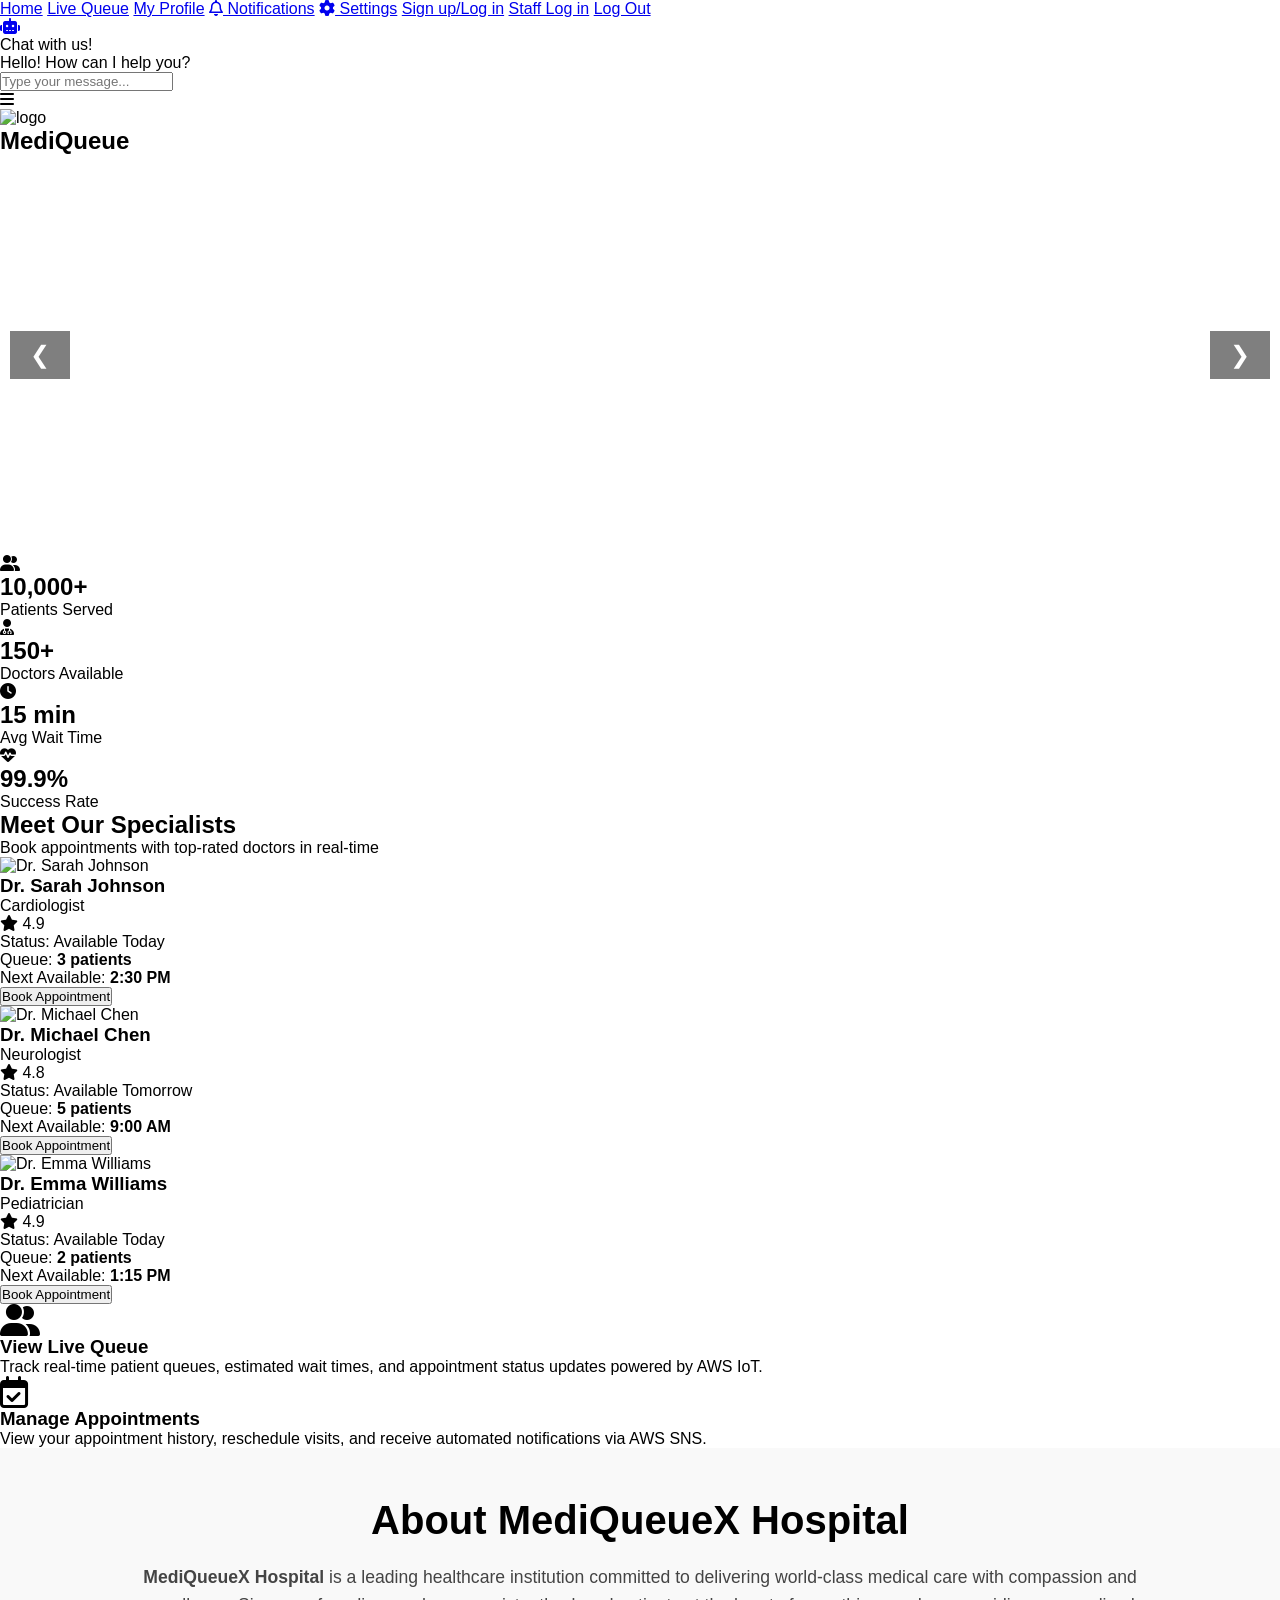
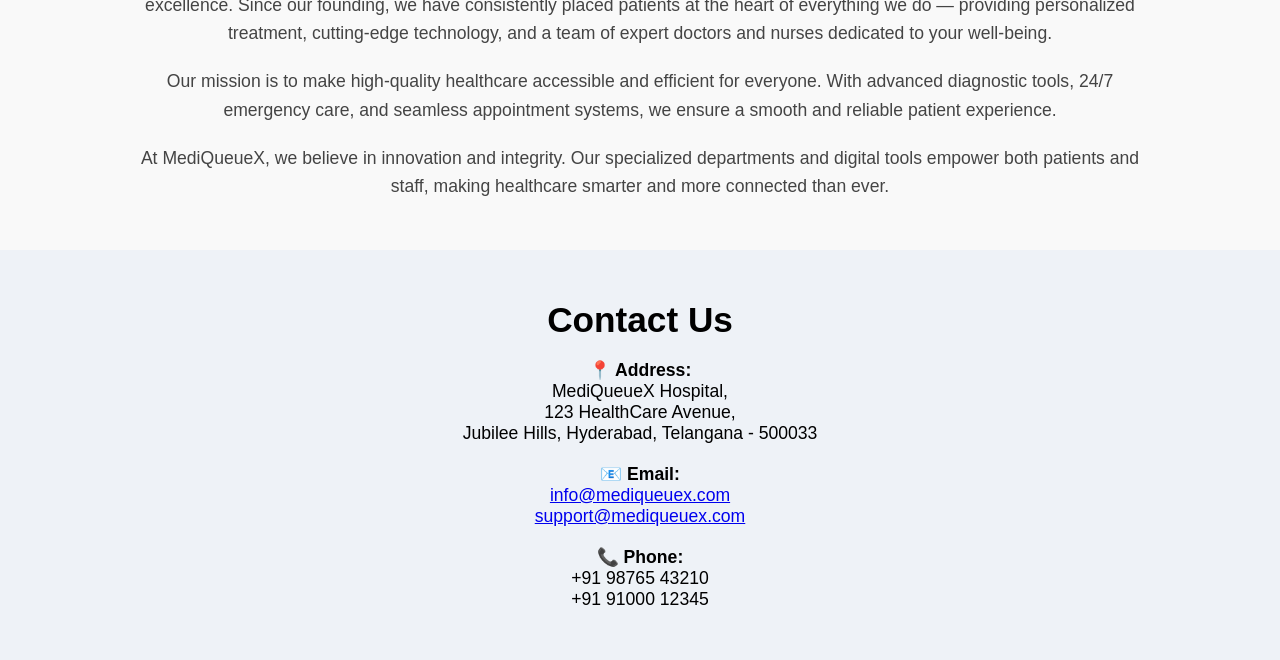
==== index.html @ 4180b266 "Optimize session handling in app.py" ====
<!DOCTYPE html>
<html lang="en">
<head>
  <meta charset="UTF-8" />
  <meta name="viewport" content="width=device-width, initial-scale=1.0"/>
  <title>MediQueue 3D</title>
  <link rel="stylesheet" href="styles.css" />
  <link rel="stylesheet" href="https://cdnjs.cloudflare.com/ajax/libs/font-awesome/6.4.0/css/all.min.css"/>
</head>
<body>
<!DOCTYPE html>
<html lang="en">
<head>
  <meta charset="UTF-8" />
  <meta name="viewport" content="width=device-width, initial-scale=1.0"/>
  <title>MediQueue 3D</title>
  <link rel="stylesheet" href="style.css" />
  <link rel="stylesheet" href="https://cdnjs.cloudflare.com/ajax/libs/font-awesome/6.4.0/css/all.min.css"/>
</head>
<body>

  <!-- Sidebar -->
  <div id="sidebar" class="sidebar hidden">
    <a href="#">Home</a>
    <a href="livequeue.html">Live Queue</a>
    <a href="profile.html">My Profile</a>
    <a href="notification.html"><i class="fa-regular fa-bell"></i> Notifications</a>
    <a href="settings.html"><i class="fa-solid fa-gear"></i> Settings</a>
    <a href="signup.html" class="login-button">Sign up/Log in</a>
    <a href="doctorlogin.html" class="login-button">Staff Log in</a>
    <a href="logout.html" class="login-button">Log Out</a>
    
    

  </div>
  <style>
    * {
      box-sizing: border-box;
      margin: 0;
      padding: 0;
    }

    body {
      font-family: Arial, sans-serif;
    }

    .slider-container {
      width: 100%;
      overflow: hidden;
      position: relative;
    }

    .slider-track {
      display: flex;
      transition: transform 0.5s ease-in-out;
      width: 100%;
    }

    .slide {
      min-width: 100%;
      height: 400px;
      background-size: cover;
      background-position: center;
    }

    /* Navigation buttons */
    .nav-btn {
      position: absolute;
      top: 50%;
      transform: translateY(-50%);
      background-color: rgba(0, 0, 0, 0.5);
      color: white;
      border: none;
      padding: 10px 20px;
      cursor: pointer;
      z-index: 1000;
      font-size: 24px;
    }

    .prev {
      left: 10px;
    }

    .next {
      right: 10px;
    }
  </style>
</head>
<body>


 <!-- Chatbot Button -->
<a id="chatbot-button" href="bot.html">
  <i class="fas fa-robot"></i>
</a>

</div>


<!-- Chatbot Window -->
<div id="chatbot-window">
  <div class="chat-header">Chat with us!</div>
  <div class="chat-body">
    <p>Hello! How can I help you?</p>
  </div>
  <input type="text" placeholder="Type your message..." />
</div>
 
   <!-- Header -->
  <header class="navbar">
    <i class="fa-solid fa-bars menu-toggle" onclick="toggleSidebar()"></i>
    <div class="logo">
      <img src="https://img.icons8.com/color/48/000000/heart-with-pulse.png" alt="logo" width="32">
      <h2>MediQueue </h2>
    </div>
  </header>
  <div class="slider-container">
  <div class="slider-track" id="sliderTrack">
    <div class="slide" style="background-image: url('https://plus.unsplash.com/premium_photo-1681843126728-04eab730febe?fm=jpg&q=60&w=3000&ixlib=rb-4.1.0&ixid=M3wxMjA3fDB8MHxzZWFyY2h8MXx8bWVkaWNhbCUyMHRlYW18ZW58MHx8MHx8fDA%3D');"></div>
    <div class="slide" style="background-image: url('https://media.istockphoto.com/id/584204016/photo/medical-team-joining-jigsaw-pieces-in-huddle.jpg?s=612x612&w=0&k=20&c=rPd_3dgQ17F6nvbgloo3fZNc6xIdoylJ2oVmvGXQwhQ=');"></div>
    <div class="slide" style="background-image: url('https://plus.unsplash.com/premium_photo-1682130157004-057c137d96d5?fm=jpg&q=60&w=3000&ixlib=rb-4.1.0&ixid=M3wxMjA3fDB8MHxzZWFyY2h8MXx8aG9zcGl0YWx8ZW58MHx8MHx8fDA%3D');"></div>
    <div class="slide" style="background-image: url('https://t4.ftcdn.net/jpg/01/24/92/83/360_F_124928348_gmLHtItkKNtTTHiNVN2Fz2WjinAZF1jl.jpg');"></div>
    <div class="slide" style="background-image: url('https://www.shutterstock.com/shutterstock/videos/1109713317/thumb/1.jpg?ip=x480');"></div>
  </div>
  <button class="nav-btn prev" onclick="moveSlide(-1)">❮</button>
  <button class="nav-btn next" onclick="moveSlide(1)">❯</button>
</div>

<script>
  const sliderTrack = document.getElementById('sliderTrack');
  const slides = document.querySelectorAll('.slide');
  let currentIndex = 0;

  function moveSlide(direction) {
    currentIndex += direction;

    if (currentIndex < 0) {
      currentIndex = slides.length - 1;
    } else if (currentIndex >= slides.length) {
      currentIndex = 0;
    }

    sliderTrack.style.transform = `translateX(-${currentIndex * 100}%)`;
  }

  // Optional: Auto-slide every 5 seconds
  setInterval(() => moveSlide(1), 5000);
</script>


  <!-- Hero Section -->
  <section class="hero">
  
    


    <div class="stats-cards">
      <div class="card blue">
        <i class="fa-solid fa-user-group"></i>
        <h2>10,000+</h2>
        <p>Patients Served</p>
      </div>
      <div class="card green">
        <i class="fa-solid fa-user-doctor"></i>
        <h2>150+</h2>
        <p>Doctors Available</p>
      </div>
      <div class="card yellow">
        <i class="fa-solid fa-clock"></i>
        <h2>15 min</h2>
        <p>Avg Wait Time</p>
      </div>
      <div class="card purple">
        <i class="fa-solid fa-heart-pulse"></i>
        <h2>99.9%</h2>
        <p>Success Rate</p>
      </div>
    </div>
  </section>

  <!-- Section Heading -->
  <section class="doctor-section">
    <h1>Meet Our Specialists</h1>
    <p>Book appointments with top-rated doctors in real-time</p>

    <div class="doctor-grid">

      <!-- Doctor 1 -->
      <div class="doctor-card">
        <img src="https://randomuser.me/api/portraits/women/44.jpg" alt="Dr. Sarah Johnson">
        <h3>Dr. Sarah Johnson</h3>
        <p class="speciality">Cardiologist</p>
        <p class="rating"><i class="fa-solid fa-star"></i> 4.9</p>
        <ul class="details">
          <li>Status: <span class="badge green">Available Today</span></li>
          <li>Queue: <strong>3 patients</strong></li>
          <li>Next Available: <strong>2:30 PM</strong></li>
        </ul>
        <button class="book-btn" onclick="bookNow('Dr. Sarah Johnson')">Book Appointment</button>
      </div>

      <!-- Doctor 2 -->
      <div class="doctor-card">
        <img src="https://randomuser.me/api/portraits/men/65.jpg" alt="Dr. Michael Chen">
        <h3>Dr. Michael Chen</h3>
        <p class="speciality">Neurologist</p>
        <p class="rating"><i class="fa-solid fa-star"></i> 4.8</p>
        <ul class="details">
          <li>Status: <span class="badge yellow">Available Tomorrow</span></li>
          <li>Queue: <strong>5 patients</strong></li>
          <li>Next Available: <strong>9:00 AM</strong></li>
        </ul>
        <button class="book-btn" onclick="bookNow('Dr. Sarah Johnson')">Book Appointment</button>

      </div>

      <!-- Doctor 3 -->
      <div class="doctor-card">
        <img src="https://randomuser.me/api/portraits/men/75.jpg" alt="Dr. Emma Williams">
        <h3>Dr. Emma Williams</h3>
        <p class="speciality">Pediatrician</p>
        <p class="rating"><i class="fa-solid fa-star"></i> 4.9</p>
        <ul class="details">
          <li>Status: <span class="badge green">Available Today</span></li>
          <li>Queue: <strong>2 patients</strong></li>
          <li>Next Available: <strong>1:15 PM</strong></li>
        </ul>
        <button class="book-btn" onclick="bookNow('Dr. Sarah Johnson')">Book Appointment</button>

      </div>

    </div>
  </section>


  <!-- Features Section -->
  <section class="features-section">
    <div class="feature-card blue">
      <i class="fa-solid fa-user-group fa-2x"></i>
      <h3>View Live Queue</h3>
      <p>Track real-time patient queues, estimated wait times, and appointment status updates powered by AWS IoT.</p>
    </div>

    <div class="feature-card pink">
      <i class="fa-regular fa-calendar-check fa-2x"></i>
      <h3>Manage Appointments</h3>
      <p>View your appointment history, reschedule visits, and receive automated notifications via AWS SNS.</p>
    </div>
  </section>
  <script>
  function bookNow(doctorName) {
    window.location.href = `book-appointment.html?doctor=${encodeURIComponent(doctorName)}`;
  }
</script>

<section id="about" class="about-section" style="padding: 50px; background-color: #f9f9f9;">
  <div style="max-width: 1000px; margin: 0 auto; text-align: center;">
    <h2 style="font-size: 2.5rem; margin-bottom: 20px;">About MediQueueX Hospital</h2>
    <p style="font-size: 1.1rem; line-height: 1.6; color: #444;">
      <strong>MediQueueX Hospital</strong> is a leading healthcare institution committed to delivering world-class medical care with compassion and excellence. Since our founding, we have consistently placed patients at the heart of everything we do — providing personalized treatment, cutting-edge technology, and a team of expert doctors and nurses dedicated to your well-being.
    </p>

    <p style="font-size: 1.1rem; line-height: 1.6; color: #444; margin-top: 20px;">
      Our mission is to make high-quality healthcare accessible and efficient for everyone. With advanced diagnostic tools, 24/7 emergency care, and seamless appointment systems, we ensure a smooth and reliable patient experience.
    </p>

    <p style="font-size: 1.1rem; line-height: 1.6; color: #444; margin-top: 20px;">
      At MediQueueX, we believe in innovation and integrity. Our specialized departments and digital tools empower both patients and staff, making healthcare smarter and more connected than ever.
    </p>
  </div>
</section>
<section id="contact" style="padding: 50px; background-color: #eef2f7;">
  <div style="max-width: 900px; margin: 0 auto; text-align: center;">
    <h2 style="font-size: 2.2rem; margin-bottom: 20px;">Contact Us</h2>

    <div style="display: flex; flex-direction: column; gap: 20px; align-items: center;">
      <div style="font-size: 1.1rem;">
        <strong>📍 Address:</strong><br />
        MediQueueX Hospital,<br />
        123 HealthCare Avenue,<br />
        Jubilee Hills, Hyderabad, Telangana - 500033
      </div>

      <div style="font-size: 1.1rem;">
        <strong>📧 Email:</strong><br />
        <a href="mailto:info@mediqueuex.com">info@mediqueuex.com</a><br />
        <a href="mailto:support@mediqueuex.com">support@mediqueuex.com</a>
      </div>

      <div style="font-size: 1.1rem;">
        <strong>📞 Phone:</strong><br />
        +91 98765 43210<br />
        +91 91000 12345
      </div>
    </div>
  </div>
</section>


<script src="script.js"></script>

</body>
</html>
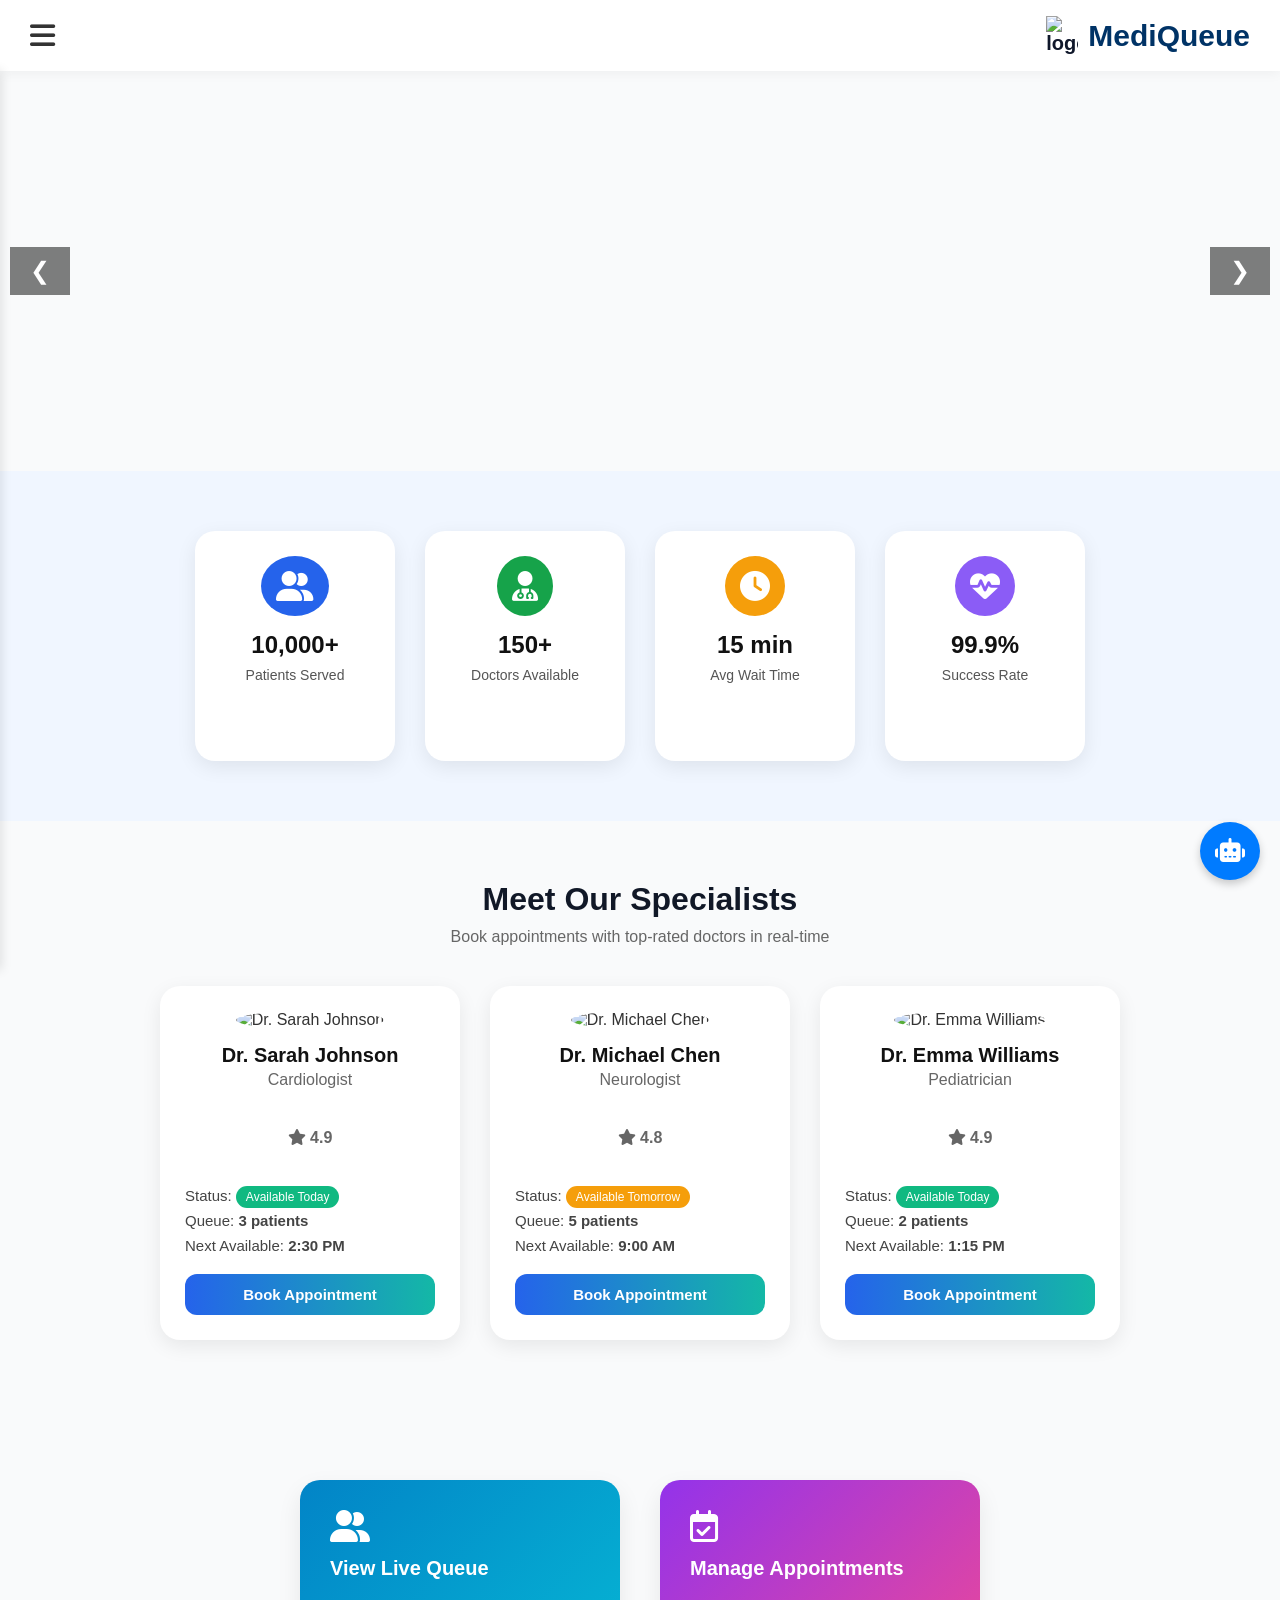
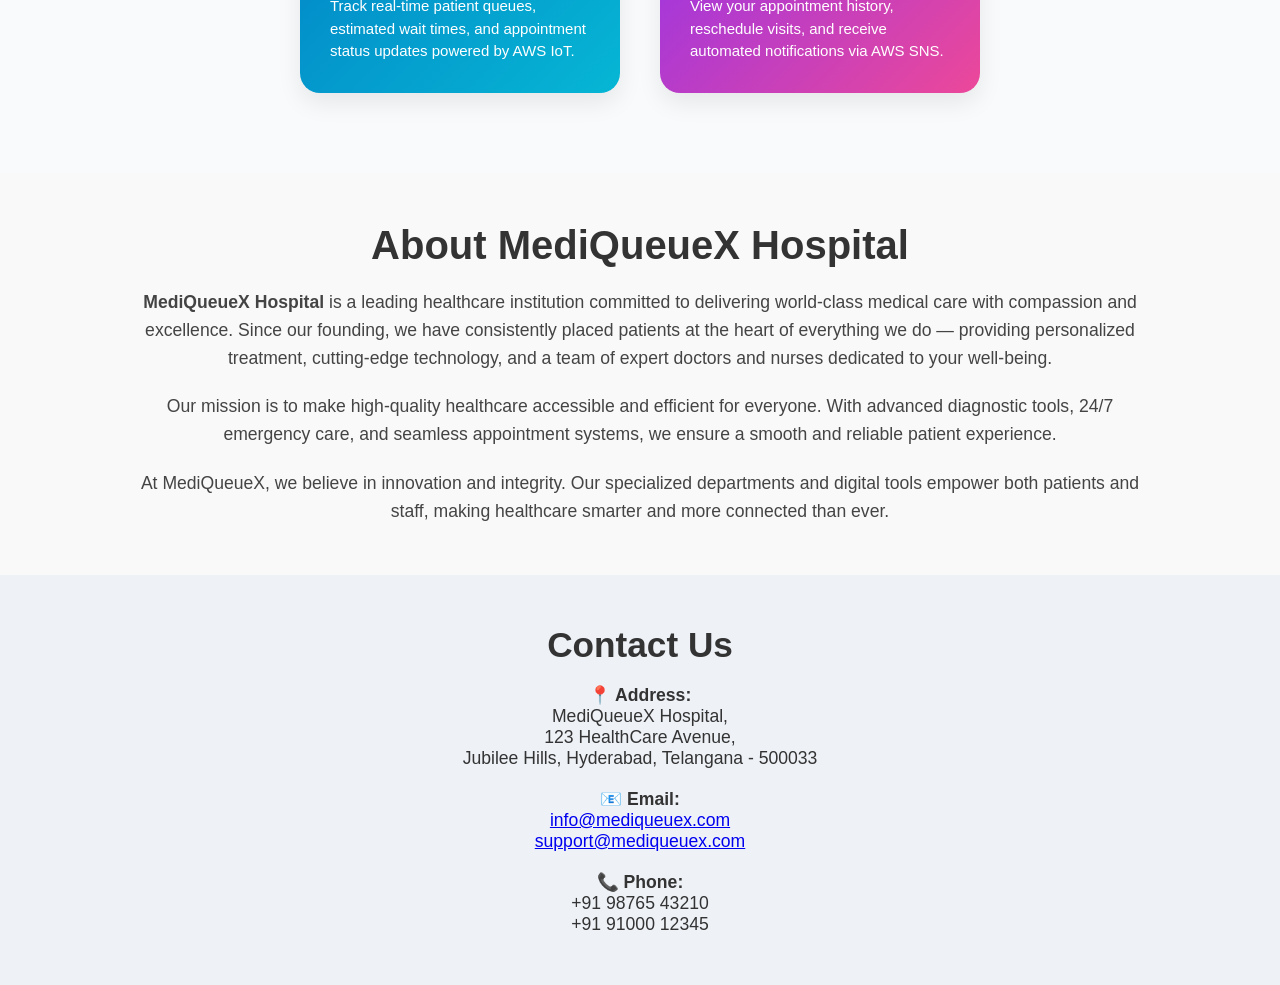
==== commit 0ec33733: "Tweak component in app.py #67" ====
--- a/index.html
+++ b/index.html
@@ -303,3 +303,4 @@
 </html>
 
 
+
--- a/styles.css
+++ b/styles.css
@@ -0,0 +1,421 @@
+* {
+  margin: 0;
+  padding: 0;
+  box-sizing: border-box;
+  
+}
+body {
+  font-family: 'Segoe UI', sans-serif;
+  background: #f4f8ff;
+  color: #111;
+}
+
+.navbar {
+  display: flex;
+  justify-content: space-between;
+  align-items: center;
+  padding: 18px 40px;
+  background-color: white;
+  box-shadow: 0 2px 10px rgba(0,0,0,0.05);
+}
+
+.logo {
+  display: flex;
+  align-items: center;
+  gap: 10px;
+}
+.logo h2 {
+  color: #003366;
+}
+
+.nav {
+  display: flex;
+  align-items: center;
+  gap: 30px;
+}
+.nav a {
+  text-decoration: none;
+  color: #333;
+  font-weight: 500;
+}
+.nav i {
+  font-size: 18px;
+  color: #444;
+  cursor: pointer;
+}
+
+.hero {
+  text-align: center;
+  padding: 60px 30px;
+  background: #f0f6ff;
+}
+
+.hero h1 {
+  font-size: 36px;
+  color: #111827;
+  margin-bottom: 15px;
+}
+
+.hero p {
+  font-size: 16px;
+  color: #555;
+  margin-bottom: 50px;
+  line-height: 1.6;
+}
+
+.stats-cards {
+  display: flex;
+  justify-content: center;
+  gap: 30px;
+  flex-wrap: wrap;
+  padding: 0 20px;
+}
+
+.card {
+  background: white;
+  border-radius: 20px;
+  padding: 25px;
+  width: 200px;
+  box-shadow: 0 6px 20px rgba(0, 0, 0, 0.08);
+  transition: transform 0.3s ease;
+  text-align: center;
+}
+.card:hover {
+  transform: translateY(-5px);
+}
+.card i {
+  font-size: 30px;
+  color: white;
+  padding: 15px;
+  border-radius: 50%;
+  margin-bottom: 15px;
+  display: inline-block;
+}
+.card h2 {
+  font-size: 24px;
+  color: #111;
+  margin-bottom: 5px;
+}
+.card p {
+  font-size: 14px;
+  color: #555;
+}
+
+/* Color Themes */
+.card.blue i {
+  background-color: #2563eb;
+}
+.card.green i {
+  background-color: #16a34a;
+}
+.card.yellow i {
+  background-color: #f59e0b;
+}
+.card.purple i {
+  background-color: #8b5cf6;
+}
+* {
+  margin: 0;
+  padding: 0;
+  box-sizing: border-box;
+}
+
+body {
+  font-family: 'Segoe UI', sans-serif;
+  background: #f4f8ff;
+  color: #333;
+}
+
+.doctor-section {
+  padding: 60px 30px;
+  text-align: center;
+}
+
+.doctor-section h1 {
+  font-size: 32px;
+  color: #111827;
+  margin-bottom: 10px;
+}
+
+.doctor-section p {
+  font-size: 16px;
+  color: #666;
+  margin-bottom: 40px;
+}
+
+.doctor-grid {
+  display: flex;
+  gap: 30px;
+  justify-content: center;
+  flex-wrap: wrap;
+}
+
+.doctor-card {
+  background: #fff;
+  border-radius: 20px;
+  padding: 25px;
+  width: 300px;
+  box-shadow: 0 6px 20px rgba(0, 0, 0, 0.08);
+  transition: transform 0.3s ease;
+  text-align: center;
+}
+
+.doctor-card:hover {
+  transform: translateY(-5px);
+}
+
+.doctor-card img {
+  width: 90px;
+  height: 90px;
+  border-radius: 50%;
+  object-fit: cover;
+  margin-bottom: 15px;
+}
+
+.doctor-card h3 {
+  font-size: 20px;
+  color: #111;
+  margin-bottom: 4px;
+}
+
+.speciality {
+  color: #2563eb;
+  margin-bottom: 5px;
+  font-weight: 500;
+}
+
+.rating {
+  color: #facc15;
+  font-weight: bold;
+  margin-bottom: 15px;
+}
+
+.details {
+  text-align: left;
+  list-style: none;
+  font-size: 15px;
+  color: #444;
+  margin-bottom: 20px;
+}
+
+.details li {
+  margin-bottom: 8px;
+}
+
+.badge {
+  padding: 4px 10px;
+  border-radius: 12px;
+  font-size: 12px;
+  font-weight: 500;
+  color: white;
+}
+
+.badge.green {
+  background-color: #10b981;
+}
+
+.badge.yellow {
+  background-color: #f59e0b;
+}
+
+.book-btn {
+  width: 100%;
+  background: linear-gradient(to right, #2563eb, #14b8a6);
+  color: white;
+  border: none;
+  padding: 12px 0;
+  border-radius: 12px;
+  font-size: 15px;
+  font-weight: 600;
+  cursor: pointer;
+  transition: background 0.3s;
+}
+
+.book-btn:hover {
+  background: linear-gradient(to right, #1e40af, #0d9488);
+}
+* {
+  margin: 0;
+  padding: 0;
+  box-sizing: border-box;
+}
+
+body {
+  font-family: 'Segoe UI', sans-serif;
+  background: #f9fafb;
+}
+
+/* Navbar */
+.navbar {
+  background: #ffffff;
+  display: flex;
+  justify-content: space-between;
+  align-items: center;
+  padding: 16px 30px;
+  box-shadow: 0 2px 12px rgba(0, 0, 0, 0.05);
+  position: sticky;
+  top: 0;
+  z-index: 100;
+}
+
+.logo {
+  font-size: 20px;
+  font-weight: bold;
+  color: #0f172a;
+}
+
+nav {
+  display: flex;
+  align-items: center;
+  gap: 25px;
+}
+
+nav a {
+  text-decoration: none;
+  color: #0f172a;
+  font-weight: 500;
+  font-size: 16px;
+}
+
+nav i {
+  font-size: 18px;
+  color: #334155;
+  cursor: pointer;
+}
+
+/* Feature Section */
+.features-section {
+  display: flex;
+  justify-content: center;
+  gap: 40px;
+  padding: 80px 20px;
+  flex-wrap: wrap;
+}
+
+.feature-card {
+  width: 320px;
+  border-radius: 20px;
+  color: #fff;
+  padding: 30px;
+  box-shadow: 0 10px 25px rgba(0, 0, 0, 0.08);
+  display: flex;
+  flex-direction: column;
+  gap: 15px;
+}
+
+.feature-card h3 {
+  font-size: 20px;
+  font-weight: 700;
+}
+
+.feature-card p {
+  font-size: 15px;
+  line-height: 1.5;
+}
+
+/* Card Gradient Colors */
+.feature-card.blue {
+  background: linear-gradient(135deg, #0284c7, #06b6d4);
+}
+
+.feature-card.pink {
+  background: linear-gradient(135deg, #9333ea, #ec4899);
+}
+/* Sidebar Toggle Icon */
+.menu-toggle {
+  font-size: 1.8rem;
+  cursor: pointer;
+  margin-right: 15px;
+  color: #333;
+}
+
+/* Sidebar Styling */
+.sidebar {
+  position: fixed;
+  top: 70px;
+  left: 0;
+  width: 220px;
+  height: 100%;
+  background: linear-gradient(to bottom right, #d0e8ff, #e6ccff); /* Light blue + lavender */
+  padding: 20px;
+  box-shadow: 2px 0 10px rgba(0, 0, 0, 0.1);
+  transform: translateX(-100%);
+  transition: transform 0.3s ease-in-out;
+  z-index: 1000;
+  display: flex;
+  flex-direction: column;
+  gap: 20px;
+}
+
+.sidebar a {
+  font-size: 18px;
+  text-decoration: none;
+  color: #333;
+  padding: 10px;
+  border-radius: 8px;
+  transition: background-color 0.3s;
+}
+
+.sidebar a:hover {
+  background-color: rgba(255, 255, 255, 0.2);
+}
+
+/* When sidebar is shown */
+.sidebar.show {
+  transform: translateX(0);
+}
+#chatbot-button {
+  position: fixed;
+  bottom: 20px;
+  right: 20px;
+  background-color: #007bff;
+  color: white;
+  border-radius: 50%;
+  padding: 15px;
+  font-size: 24px;
+  cursor: pointer;
+  box-shadow: 0 4px 8px rgba(0,0,0,0.2);
+  z-index: 1000;
+}
+
+/* Chatbot Window */
+#chatbot-window {
+  display: none;
+  position: fixed;
+  bottom: 80px;
+  right: 20px;
+  width: 300px;
+  background-color: white;
+  border-radius: 10px;
+  box-shadow: 0 4px 12px rgba(0,0,0,0.3);
+  z-index: 999;
+  overflow: hidden;
+  font-family: Arial, sans-serif;
+}
+
+.chat-header {
+  background-color: #007bff;
+  color: white;
+  padding: 10px;
+  font-weight: bold;
+}
+
+.chat-body {
+  padding: 10px;
+  height: 150px;
+  overflow-y: auto;
+}
+
+#chatbot-window input[type="text"] {
+  width: 100%;
+  border: none;
+  padding: 10px;
+  border-top: 1px solid #ccc;
+  outline: none;
+}
+
+
+
+
+
+
